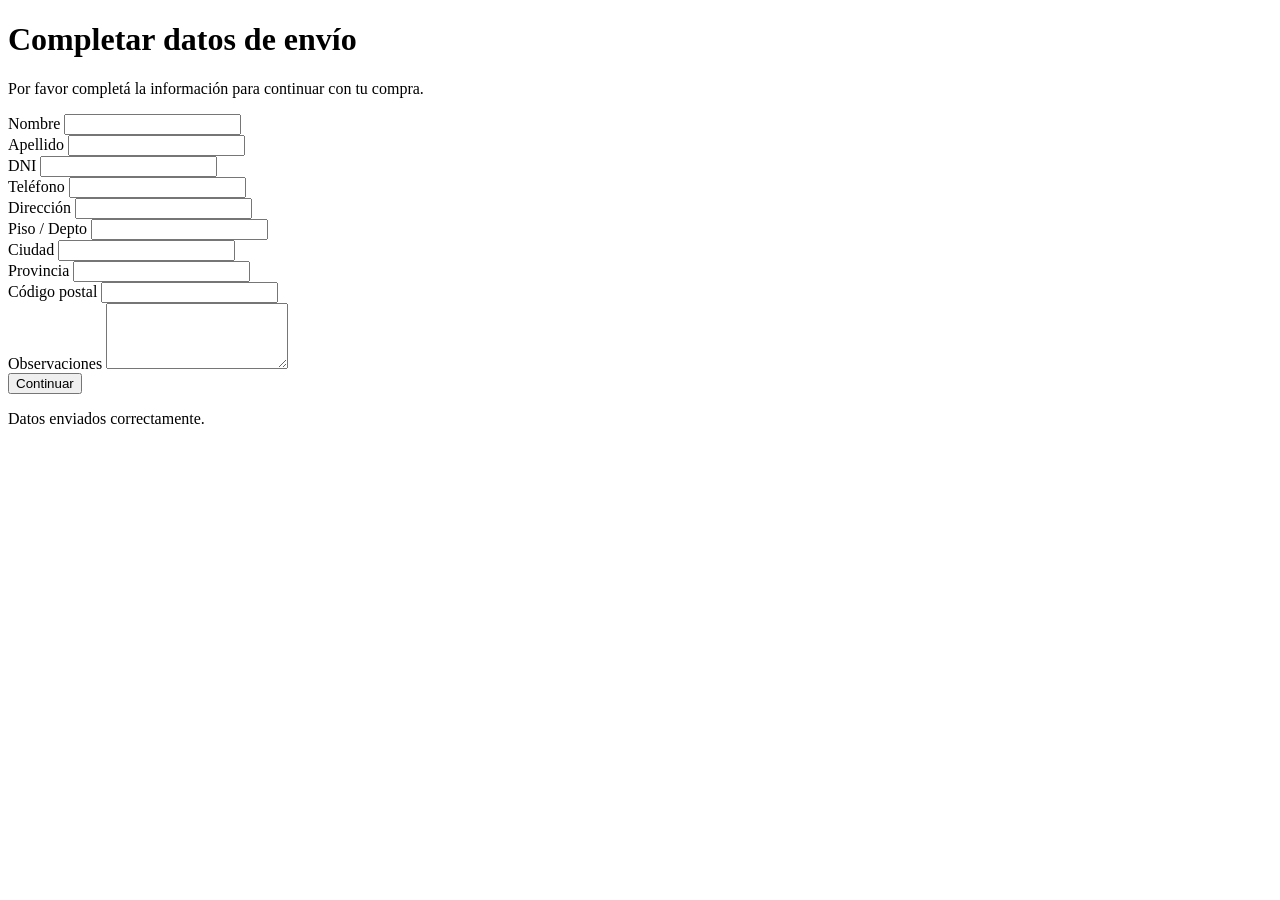
==== index.html @ 3da2c664 "Create index.html" ====
<!DOCTYPE html>
<html lang="es">
<head>
  <meta charset="UTF-8" />
  <meta name="viewport" content="width=device-width, initial-scale=1.0" />
  <title>Completar envío</title>
  <link rel="stylesheet" href="styles.css" />
</head>
<body>
  <main class="container">
    <div class="card">
      <h1>Completar datos de envío</h1>
      <p class="subtitle">
        Por favor completá la información para continuar con tu compra.
      </p>

      <form id="shippingForm">
        <div class="grid">
          <div class="field">
            <label for="firstName">Nombre</label>
            <input type="text" id="firstName" name="firstName" />
            <small class="error" id="error-firstName"></small>
          </div>

          <div class="field">
            <label for="lastName">Apellido</label>
            <input type="text" id="lastName" name="lastName" />
            <small class="error" id="error-lastName"></small>
          </div>

          <div class="field">
            <label for="dni">DNI</label>
            <input type="text" id="dni" name="dni" />
            <small class="error" id="error-dni"></small>
          </div>

          <div class="field">
            <label for="phone">Teléfono</label>
            <input type="text" id="phone" name="phone" />
            <small class="error" id="error-phone"></small>
          </div>

          <div class="field full">
            <label for="address">Dirección</label>
            <input type="text" id="address" name="address" />
            <small class="error" id="error-address"></small>
          </div>

          <div class="field">
            <label for="apartment">Piso / Depto</label>
            <input type="text" id="apartment" name="apartment" />
          </div>

          <div class="field">
            <label for="city">Ciudad</label>
            <input type="text" id="city" name="city" />
            <small class="error" id="error-city"></small>
          </div>

          <div class="field">
            <label for="province">Provincia</label>
            <input type="text" id="province" name="province" />
            <small class="error" id="error-province"></small>
          </div>

          <div class="field">
            <label for="postalCode">Código postal</label>
            <input type="text" id="postalCode" name="postalCode" />
            <small class="error" id="error-postalCode"></small>
          </div>

          <div class="field full">
            <label for="notes">Observaciones</label>
            <textarea id="notes" name="notes" rows="4"></textarea>
          </div>
        </div>

        <button type="submit" id="submitBtn">Continuar</button>
      </form>

      <p id="successMessage" class="success hidden">
        Datos enviados correctamente.
      </p>
    </div>
  </main>

  <script src="script.js"></script>
</body>
</html>
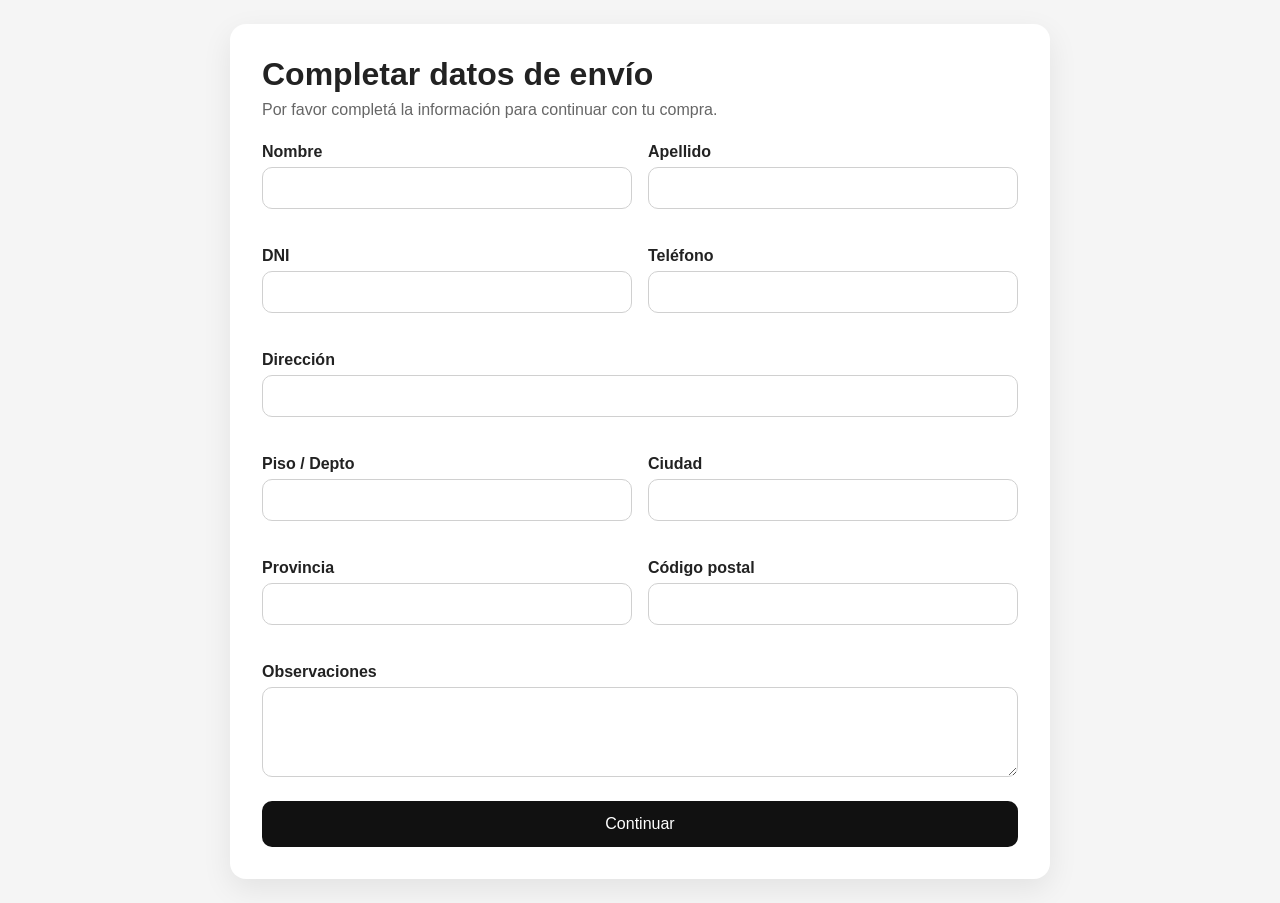
==== commit 43c1d646: "Update index.html" ====
--- a/index.html
+++ b/index.html
@@ -4,7 +4,7 @@
   <meta charset="UTF-8" />
   <meta name="viewport" content="width=device-width, initial-scale=1.0" />
   <title>Completar envío</title>
-  <link rel="stylesheet" href="styles.css" />
+  <link rel="stylesheet" href="./style.css" />
 </head>
 <body>
   <main class="container">
--- a/style.css
+++ b/style.css
@@ -0,0 +1,147 @@
+* {
+  box-sizing: border-box;
+}
+
+body {
+  margin: 0;
+  font-family: Arial, sans-serif;
+  background: #f5f5f5;
+  color: #222;
+}
+
+.container {
+  min-height: 100vh;
+  display: flex;
+  align-items: center;
+  justify-content: center;
+  padding: 24px;
+}
+
+.card {
+  width: 100%;
+  max-width: 820px;
+  background: white;
+  border-radius: 16px;
+  padding: 32px;
+  box-shadow: 0 10px 30px rgba(0,0,0,0.08);
+}
+
+h1 {
+  margin-top: 0;
+  margin-bottom: 8px;
+}
+
+.subtitle {
+  margin-top: 0;
+  margin-bottom: 24px;
+  color: #666;
+}
+
+.grid {
+  display: grid;
+  grid-template-columns: 1fr 1fr;
+  gap: 16px;
+}
+
+.field {
+  display: flex;
+  flex-direction: column;
+}
+
+.field.full {
+  grid-column: 1 / -1;
+}
+
+label {
+  margin-bottom: 6px;
+  font-weight: 600;
+}
+
+input,
+textarea {
+  width: 100%;
+  padding: 12px;
+  border: 1px solid #d0d0d0;
+  border-radius: 10px;
+  font-size: 14px;
+}
+
+input:focus,
+textarea:focus {
+  outline: none;
+  border-color: #111;
+}
+
+button {
+  margin-top: 24px;
+  width: 100%;
+  padding: 14px;
+  border: none;
+  border-radius: 10px;
+  background: #111;
+  color: white;
+  font-size: 16px;
+  cursor: pointer;
+}
+
+button:hover {
+  opacity: 0.95;
+}
+
+.error {
+  min-height: 18px;
+  margin-top: 4px;
+  color: #d11a2a;
+  font-size: 12px;
+}
+
+.success {
+  margin-top: 16px;
+  color: green;
+  font-weight: bold;
+}
+
+.hidden {
+  display: none;
+}
+
+@media (max-width: 768px) {
+  .grid {
+    grid-template-columns: 1fr;
+  }
+
+  .field.full {
+    grid-column: auto;
+  }
+
+  .card {
+    padding: 20px;
+  }
+}
+
+.center {
+  text-align: center;
+}
+
+.icon {
+  width: 80px;
+  height: 80px;
+  margin: 0 auto 16px;
+  border-radius: 50%;
+  background: #111;
+  color: white;
+  display: flex;
+  align-items: center;
+  justify-content: center;
+  font-size: 36px;
+}
+
+.info {
+  margin-top: 16px;
+  color: #444;
+}
+
+.info.small {
+  font-size: 14px;
+  color: #777;
+}
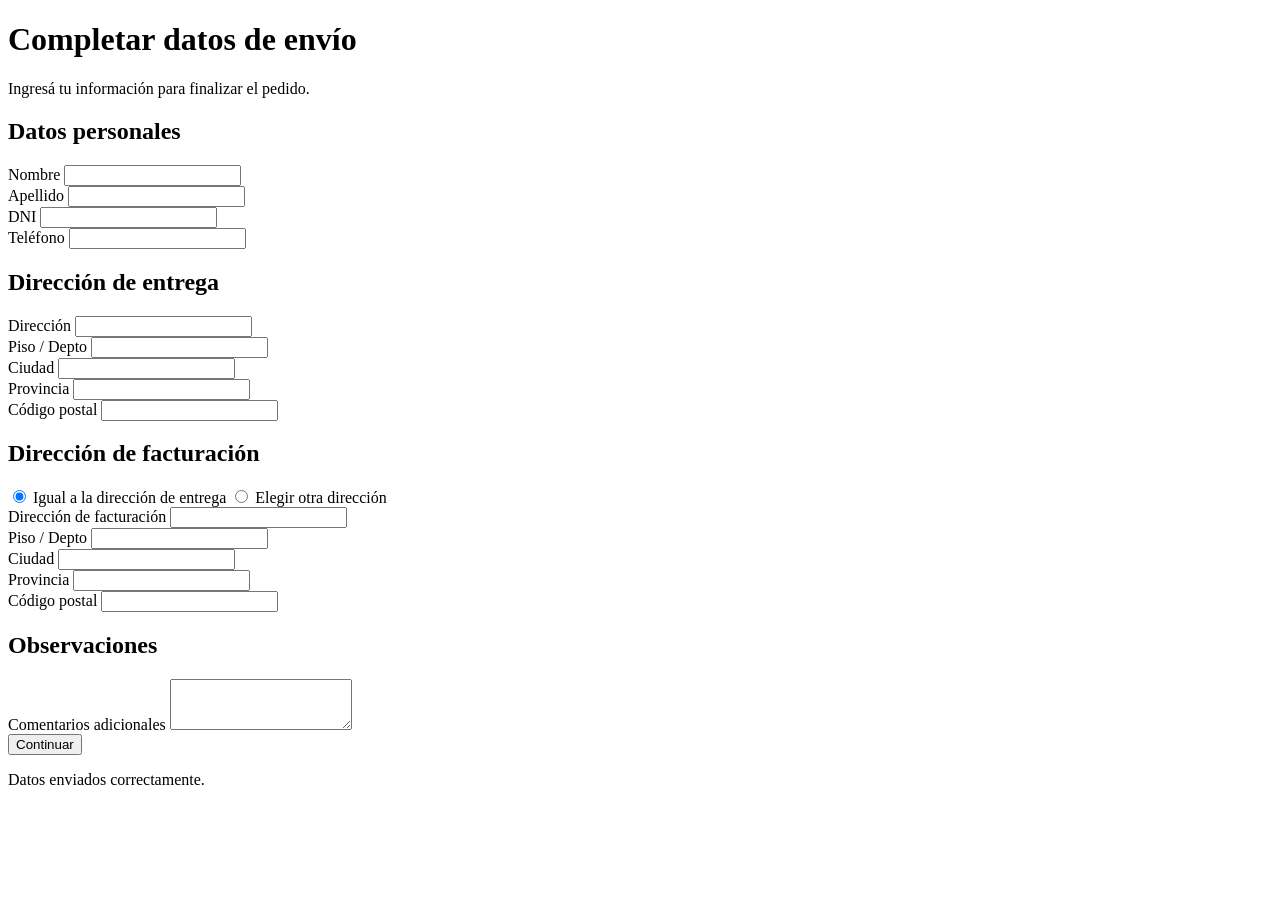
==== commit 465c2059: "Update index.html" ====
--- a/index.html
+++ b/index.html
@@ -4,83 +4,151 @@
   <meta charset="UTF-8" />
   <meta name="viewport" content="width=device-width, initial-scale=1.0" />
   <title>Completar envío</title>
-  <link rel="stylesheet" href="./style.css" />
+  <link rel="stylesheet" href="./main.css" />
 </head>
 <body>
   <main class="container">
     <div class="card">
       <h1>Completar datos de envío</h1>
       <p class="subtitle">
-        Por favor completá la información para continuar con tu compra.
+        Ingresá tu información para finalizar el pedido.
       </p>
 
       <form id="shippingForm">
-        <div class="grid">
-          <div class="field">
-            <label for="firstName">Nombre</label>
-            <input type="text" id="firstName" name="firstName" />
-            <small class="error" id="error-firstName"></small>
+        <section class="section">
+          <h2>Datos personales</h2>
+
+          <div class="grid two-cols">
+            <div class="field">
+              <label for="firstName">Nombre</label>
+              <input type="text" id="firstName" name="firstName" />
+              <small class="error" id="error-firstName"></small>
+            </div>
+
+            <div class="field">
+              <label for="lastName">Apellido</label>
+              <input type="text" id="lastName" name="lastName" />
+              <small class="error" id="error-lastName"></small>
+            </div>
+
+            <div class="field">
+              <label for="dni">DNI</label>
+              <input type="text" id="dni" name="dni" />
+              <small class="error" id="error-dni"></small>
+            </div>
+
+            <div class="field">
+              <label for="phone">Teléfono</label>
+              <input type="text" id="phone" name="phone" />
+              <small class="error" id="error-phone"></small>
+            </div>
+          </div>
+        </section>
+
+        <section class="section">
+          <h2>Dirección de entrega</h2>
+
+          <div class="grid two-cols">
+            <div class="field full">
+              <label for="address">Dirección</label>
+              <input type="text" id="address" name="address" />
+              <small class="error" id="error-address"></small>
+            </div>
+
+            <div class="field">
+              <label for="apartment">Piso / Depto</label>
+              <input type="text" id="apartment" name="apartment" />
+            </div>
+
+            <div class="field">
+              <label for="city">Ciudad</label>
+              <input type="text" id="city" name="city" />
+              <small class="error" id="error-city"></small>
+            </div>
+
+            <div class="field">
+              <label for="province">Provincia</label>
+              <input type="text" id="province" name="province" />
+              <small class="error" id="error-province"></small>
+            </div>
+
+            <div class="field">
+              <label for="postalCode">Código postal</label>
+              <input type="text" id="postalCode" name="postalCode" />
+              <small class="error" id="error-postalCode"></small>
+            </div>
+          </div>
+        </section>
+
+        <section class="section">
+          <h2>Dirección de facturación</h2>
+
+          <div class="billing-choice">
+            <label class="radio-option">
+              <input
+                type="radio"
+                name="billingOption"
+                value="same"
+                checked
+              />
+              <span>Igual a la dirección de entrega</span>
+            </label>
+
+            <label class="radio-option">
+              <input
+                type="radio"
+                name="billingOption"
+                value="different"
+              />
+              <span>Elegir otra dirección</span>
+            </label>
           </div>
 
-          <div class="field">
-            <label for="lastName">Apellido</label>
-            <input type="text" id="lastName" name="lastName" />
-            <small class="error" id="error-lastName"></small>
+          <div id="billingFields" class="billing-fields hidden">
+            <div class="grid two-cols">
+              <div class="field full">
+                <label for="billingAddress">Dirección de facturación</label>
+                <input type="text" id="billingAddress" name="billingAddress" />
+              </div>
+
+              <div class="field">
+                <label for="billingApartment">Piso / Depto</label>
+                <input type="text" id="billingApartment" name="billingApartment" />
+              </div>
+
+              <div class="field">
+                <label for="billingCity">Ciudad</label>
+                <input type="text" id="billingCity" name="billingCity" />
+              </div>
+
+              <div class="field">
+                <label for="billingProvince">Provincia</label>
+                <input type="text" id="billingProvince" name="billingProvince" />
+              </div>
+
+              <div class="field">
+                <label for="billingPostalCode">Código postal</label>
+                <input type="text" id="billingPostalCode" name="billingPostalCode" />
+              </div>
+            </div>
           </div>
+        </section>
+
+        <section class="section">
+          <h2>Observaciones</h2>
 
           <div class="field">
-            <label for="dni">DNI</label>
-            <input type="text" id="dni" name="dni" />
-            <small class="error" id="error-dni"></small>
+            <label for="notes">Comentarios adicionales</label>
+            <textarea id="notes" name="notes" rows="3"></textarea>
           </div>
-
-          <div class="field">
-            <label for="phone">Teléfono</label>
-            <input type="text" id="phone" name="phone" />
-            <small class="error" id="error-phone"></small>
-          </div>
-
-          <div class="field full">
-            <label for="address">Dirección</label>
-            <input type="text" id="address" name="address" />
-            <small class="error" id="error-address"></small>
-          </div>
-
-          <div class="field">
-            <label for="apartment">Piso / Depto</label>
-            <input type="text" id="apartment" name="apartment" />
-          </div>
-
-          <div class="field">
-            <label for="city">Ciudad</label>
-            <input type="text" id="city" name="city" />
-            <small class="error" id="error-city"></small>
-          </div>
-
-          <div class="field">
-            <label for="province">Provincia</label>
-            <input type="text" id="province" name="province" />
-            <small class="error" id="error-province"></small>
-          </div>
-
-          <div class="field">
-            <label for="postalCode">Código postal</label>
-            <input type="text" id="postalCode" name="postalCode" />
-            <small class="error" id="error-postalCode"></small>
-          </div>
-
-          <div class="field full">
-            <label for="notes">Observaciones</label>
-            <textarea id="notes" name="notes" rows="4"></textarea>
-          </div>
-        </div>
+        </section>
 
         <button type="submit" id="submitBtn">Continuar</button>
+
+        <p id="successMessage" class="success hidden">
+          Datos enviados correctamente.
+        </p>
       </form>
-
-      <p id="successMessage" class="success hidden">
-        Datos enviados correctamente.
-      </p>
     </div>
   </main>
 
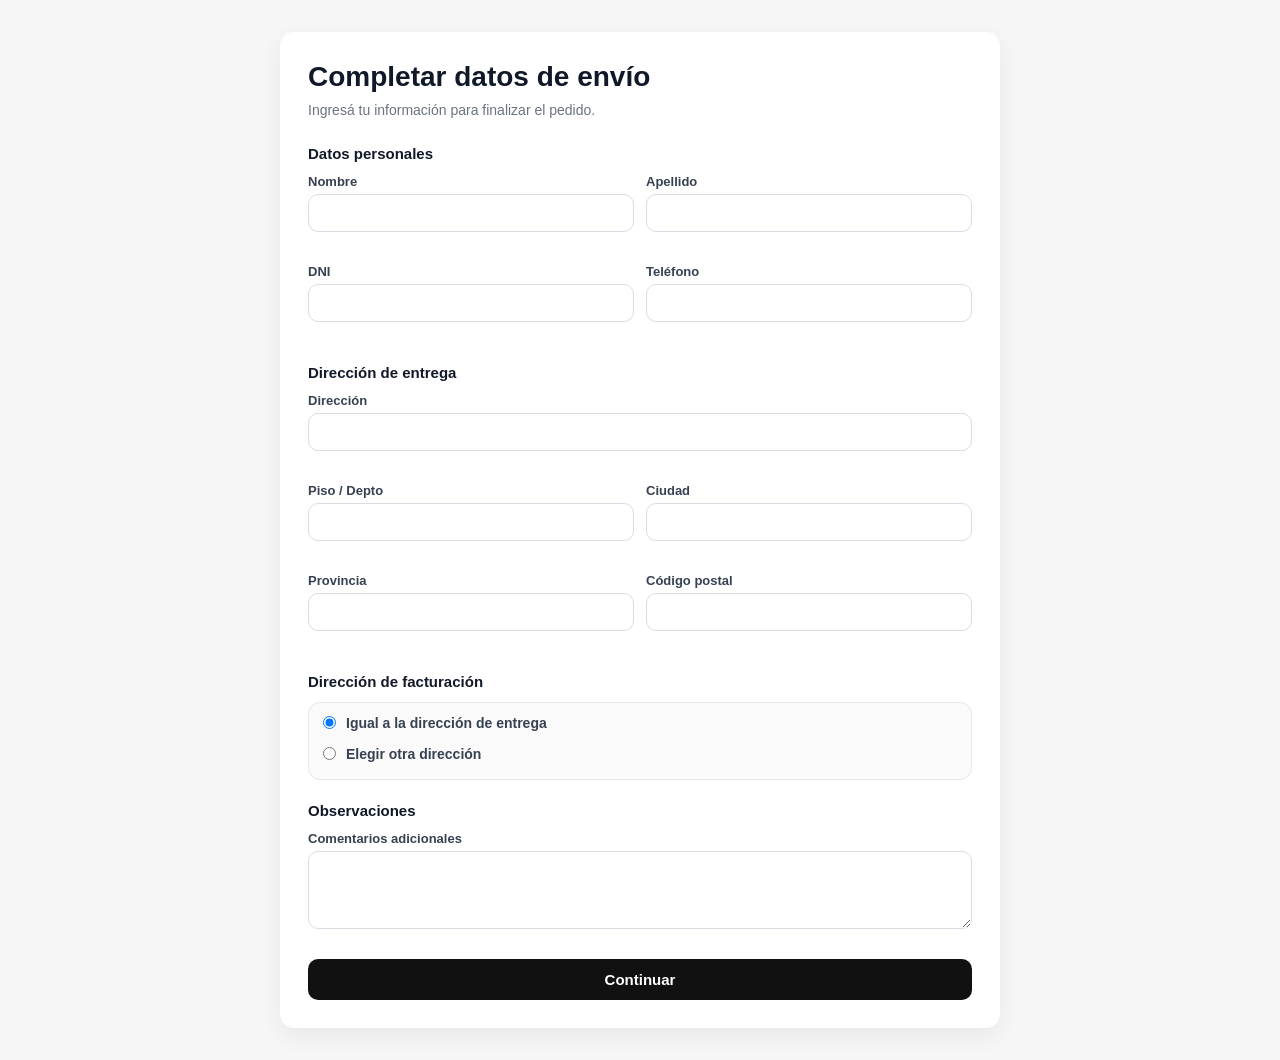
==== commit 3b3b40a7: "Update index.html" ====
--- a/index.html
+++ b/index.html
@@ -4,7 +4,7 @@
   <meta charset="UTF-8" />
   <meta name="viewport" content="width=device-width, initial-scale=1.0" />
   <title>Completar envío</title>
-  <link rel="stylesheet" href="./main.css" />
+  <link rel="stylesheet" href="./style.css" />
 </head>
 <body>
   <main class="container">
--- a/style.css
+++ b/style.css
@@ -0,0 +1,217 @@
+* {
+  box-sizing: border-box;
+}
+
+body {
+  margin: 0;
+  font-family: Arial, sans-serif;
+  background: #f6f6f7;
+  color: #1f1f1f;
+}
+
+.container {
+  min-height: 100vh;
+  display: flex;
+  align-items: flex-start;
+  justify-content: center;
+  padding: 32px 16px;
+}
+
+.card {
+  width: 100%;
+  max-width: 720px;
+  background: #ffffff;
+  border-radius: 14px;
+  padding: 28px;
+  box-shadow: 0 8px 24px rgba(0, 0, 0, 0.06);
+}
+
+h1 {
+  margin: 0 0 6px;
+  font-size: 28px;
+  line-height: 1.2;
+  color: #111827;
+}
+
+.subtitle {
+  margin: 0 0 24px;
+  color: #6b7280;
+  font-size: 14px;
+  line-height: 1.5;
+}
+
+.section {
+  margin-bottom: 22px;
+}
+
+.section h2 {
+  margin: 0 0 12px;
+  font-size: 15px;
+  font-weight: 700;
+  color: #111827;
+}
+
+.grid {
+  display: grid;
+  gap: 12px;
+}
+
+.two-cols {
+  grid-template-columns: 1fr 1fr;
+}
+
+.field {
+  display: flex;
+  flex-direction: column;
+}
+
+.field.full {
+  grid-column: 1 / -1;
+}
+
+label {
+  margin-bottom: 5px;
+  font-size: 13px;
+  font-weight: 600;
+  color: #374151;
+}
+
+input,
+textarea {
+  width: 100%;
+  padding: 10px 12px;
+  border: 1px solid #d9dde3;
+  border-radius: 10px;
+  font-size: 14px;
+  color: #111827;
+  background: #fff;
+  transition: border-color 0.2s ease, box-shadow 0.2s ease;
+}
+
+textarea {
+  resize: vertical;
+  min-height: 78px;
+}
+
+input:focus,
+textarea:focus {
+  outline: none;
+  border-color: #111111;
+  box-shadow: 0 0 0 3px rgba(17, 17, 17, 0.06);
+}
+
+.billing-choice {
+  display: flex;
+  flex-direction: column;
+  gap: 10px;
+  padding: 12px 14px;
+  margin-bottom: 14px;
+  border: 1px solid #e5e7eb;
+  border-radius: 12px;
+  background: #fafafa;
+}
+
+.radio-option {
+  display: flex;
+  align-items: center;
+  gap: 10px;
+  font-size: 14px;
+  color: #374151;
+  cursor: pointer;
+}
+
+.radio-option input[type="radio"] {
+  width: auto;
+  margin: 0;
+  padding: 0;
+}
+
+.billing-fields {
+  padding-top: 2px;
+}
+
+button {
+  margin-top: 8px;
+  width: 100%;
+  padding: 12px 16px;
+  border: none;
+  border-radius: 10px;
+  background: #111111;
+  color: white;
+  font-size: 15px;
+  font-weight: 600;
+  cursor: pointer;
+  transition: opacity 0.2s ease;
+}
+
+button:hover {
+  opacity: 0.96;
+}
+
+.error {
+  min-height: 16px;
+  margin-top: 4px;
+  color: #d11a2a;
+  font-size: 12px;
+}
+
+.success {
+  margin-top: 14px;
+  color: #15803d;
+  font-size: 14px;
+  font-weight: 600;
+}
+
+.hidden {
+  display: none;
+}
+
+.center {
+  text-align: center;
+}
+
+.icon {
+  width: 72px;
+  height: 72px;
+  margin: 0 auto 16px;
+  border-radius: 50%;
+  background: #111111;
+  color: white;
+  display: flex;
+  align-items: center;
+  justify-content: center;
+  font-size: 32px;
+}
+
+.info {
+  margin-top: 12px;
+  color: #444444;
+}
+
+.info.small {
+  font-size: 13px;
+  color: #777777;
+}
+
+@media (max-width: 768px) {
+  .container {
+    padding: 18px 12px;
+  }
+
+  .card {
+    padding: 20px;
+    border-radius: 12px;
+  }
+
+  .two-cols {
+    grid-template-columns: 1fr;
+  }
+
+  .field.full {
+    grid-column: auto;
+  }
+
+  h1 {
+    font-size: 24px;
+  }
+}
